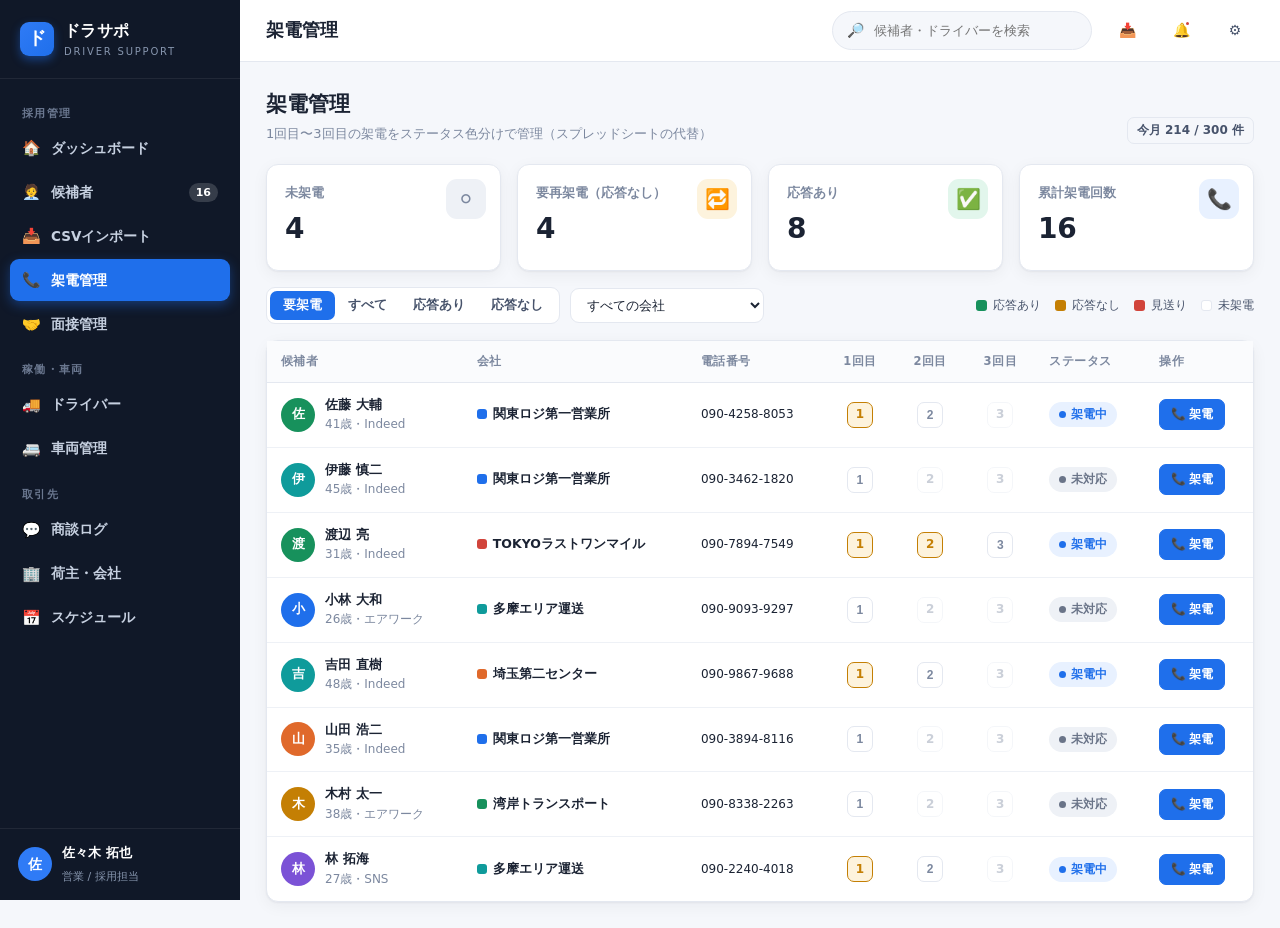
==== calls.html @ 495c52ab "物流ドライバー採用・管理アプリのHTMLモックを追加 貨物運送会社向けに、求人応募〜稼働〜車両管理を一元化するUIモック。 DB接続不要・localStorageで画面をまたいでデータ保持し、一通り操" ====
<!doctype html>
<html lang="ja">
<head>
<meta charset="utf-8">
<meta name="viewport" content="width=device-width, initial-scale=1">
<title>架電管理｜ドラサポ</title>
<link rel="stylesheet" href="assets/css/style.css">
</head>
<body>
<div class="layout">
  <aside id="sidebar"></aside>
  <div class="main">
    <header id="topbar"></header>
    <div class="content">
      <div class="page-head">
        <div>
          <h1>架電管理</h1>
          <p>1回目〜3回目の架電をステータス色分けで管理（スプレッドシートの代替）</p>
        </div>
        <div class="page-head__actions">
          <span class="chip">今月 214 / 300 件</span>
        </div>
      </div>

      <div class="grid grid--4 mb-16" id="callKpi"></div>

      <div class="filters">
        <div class="seg" id="tab">
          <button data-t="todo" class="is-active">要架電</button>
          <button data-t="all">すべて</button>
          <button data-t="ok">応答あり</button>
          <button data-t="none">応答なし</button>
        </div>
        <select class="input" id="fCompany"><option value="all">すべての会社</option></select>
        <div class="legend" style="margin-left:auto">
          <span><i style="background:var(--ok)"></i>応答あり</span>
          <span><i style="background:var(--warn)"></i>応答なし</span>
          <span><i style="background:var(--danger)"></i>見送り</span>
          <span><i style="background:#fff;border:1.5px solid var(--line)"></i>未架電</span>
        </div>
      </div>

      <div class="card">
        <div class="table-wrap">
          <table class="tbl">
            <thead><tr>
              <th>候補者</th><th>会社</th><th>電話番号</th>
              <th style="text-align:center">1回目</th><th style="text-align:center">2回目</th><th style="text-align:center">3回目</th>
              <th>ステータス</th><th>操作</th>
            </tr></thead>
            <tbody id="rows"></tbody>
          </table>
        </div>
      </div>
    </div>
  </div>
</div>

<script src="assets/js/data.js"></script>
<script src="assets/js/app.js"></script>
<script>
  Shell.init("calls", { title: "架電管理" });
  const db = DB.get();
  let tab = "todo", company = "all";

  const cSel = document.getElementById("fCompany");
  db.companies.forEach(co => cSel.insertAdjacentHTML("beforeend", `<option value="${co.id}">${co.name}</option>`));
  cSel.onchange = e => { company = e.target.value; render(); };
  document.querySelectorAll("#tab button").forEach(b => b.onclick = () => { tab = b.dataset.t; document.querySelectorAll("#tab button").forEach(x=>x.classList.toggle("is-active",x===b)); render(); });

  function lastResult(c){ return c.calls.length ? c.calls[c.calls.length-1].r : null; }

  function pill(c, n) {
    const call = c.calls.find(x => x.n === n);
    const canCall = c.calls.length === n-1 && !["contract","ng","interviewed","interview"].includes(c.status);
    if (call) {
      const cls = call.r==="ok"?"done-ok":call.r==="ng"?"done-ng":"done-none";
      const t = call.r==="ok"?"応答あり":call.r==="ng"?"見送り":"応答なし";
      return `<span class="callpill ${cls}" title="${t}">${n}</span>`;
    }
    if (canCall) return `<button class="callpill" style="cursor:pointer" title="架電を記録" onclick="rec('${c.id}',${n})">${n}</button>`;
    return `<span class="callpill" style="opacity:.4">${n}</span>`;
  }

  function render() {
    // KPI
    const untouched = db.candidates.filter(c => c.status==="new").length;
    const reCall = db.candidates.filter(c => c.status==="calling" && lastResult(c)==="none").length;
    const answered = db.candidates.filter(c => c.calls.some(x=>x.r==="ok")).length;
    const total = db.candidates.reduce((s,c)=>s+c.calls.length,0);
    const k = [
      { l:"未架電", v:untouched, i:"⚪", c:"gray" },
      { l:"要再架電（応答なし）", v:reCall, i:"🔁", c:"warn" },
      { l:"応答あり", v:answered, i:"✅", c:"ok" },
      { l:"累計架電回数", v:total, i:"📞", c:"info" },
    ];
    document.getElementById("callKpi").innerHTML = k.map(x=>`
      <div class="card kpi"><div class="kpi__icon" style="background:var(--${x.c==='gray'?'gray-soft':x.c+'-soft'});color:var(--${x.c==='gray'?'ink-3':x.c})">${x.i}</div>
      <div class="kpi__label">${x.l}</div><div class="kpi__value">${x.v}</div></div>`).join("");

    let list = db.candidates.filter(c => company==="all" || c.company===company);
    if (tab === "todo") list = list.filter(c => (c.status==="new") || (c.status==="calling" && lastResult(c)==="none"));
    else if (tab === "ok") list = list.filter(c => c.calls.some(x=>x.r==="ok"));
    else if (tab === "none") list = list.filter(c => lastResult(c)==="none");

    document.getElementById("rows").innerHTML = list.length ? list.map(c => {
      const co = DB.company(db, c.company);
      const canCall = c.calls.length < 3 && !["contract","ng","interviewed","interview"].includes(c.status);
      return `<tr>
        <td onclick="location.href='candidate-detail.html?id=${c.id}'"><div class="person">${UI.avatar(c.name)}
          <div><div class="cell-main">${c.name}</div><div class="cell-sub">${c.age}歳・${c.source}</div></div></div></td>
        <td><span class="ctag"><span class="swatch" style="background:${co.color}"></span>${co.name}</span></td>
        <td class="small">${c.tel}</td>
        <td style="text-align:center">${pill(c,1)}</td>
        <td style="text-align:center">${pill(c,2)}</td>
        <td style="text-align:center">${pill(c,3)}</td>
        <td>${UI.statusBadge(c.status)}</td>
        <td>${canCall ? `<button class="btn btn--sm btn--primary" onclick="rec('${c.id}',${c.calls.length+1})">📞 架電</button>` : `<a class="btn btn--sm" href="candidate-detail.html?id=${c.id}">詳細</a>`}</td>
      </tr>`;
    }).join("") : `<tr><td colspan="8"><div class="empty"><div class="ico">📞</div><p>対象の候補者がいません</p></div></td></tr>`;
  }

  window.rec = function(cid, n) {
    const c = db.candidates.find(x=>x.id===cid);
    Modal.open(`
      <div class="modal__head"><h3>${c.name}｜${n}回目の架電</h3><span class="close" data-close>×</span></div>
      <div class="modal__body">
        <div class="row mb-16"><span class="chip">📱 ${c.tel}</span><span class="chip">${c.source}</span></div>
        <label class="fld mb-16"><span>架電結果</span>
          <select class="input" id="r"><option value="ok">応答あり（次のステップへ）</option><option value="none">応答なし（再架電）</option><option value="ng">見送り</option></select></label>
        <label class="fld"><span>メモ</span><textarea class="input" id="m" rows="3" placeholder="通話内容・面接希望日など"></textarea></label>
      </div>
      <div class="modal__foot"><button class="btn" data-close>キャンセル</button><button class="btn btn--primary" onclick="saveRec('${cid}',${n})">記録する</button></div>
    `);
  };
  window.saveRec = function(cid, n) {
    const c = db.candidates.find(x=>x.id===cid);
    const r = document.getElementById("r").value;
    c.calls.push({ n, r, memo: document.getElementById("m").value, at:"2026-07-15 "+(9+n)+":15" });
    if (r === "ng") c.status = "ng"; else if (c.status === "new") c.status = "calling";
    DB.save(db); Modal.close(); render();
    Toast.show(r==="ok"?"応答ありで記録しました":r==="ng"?"見送りにしました":"応答なしで記録しました", r==="ok"?"ok":"warn");
  };

  render();
</script>
</body>
</html>
---- assets/css/style.css ----
/* ================================================================
   ドラサポ - 物流ドライバー採用・管理アプリ  UIモック
   共有スタイル
================================================================ */
:root {
  --brand:        #1f6feb;
  --brand-dark:   #1a5fca;
  --brand-soft:   #e8f1ff;
  --ink:          #1b2333;
  --ink-2:        #47536b;
  --ink-3:        #7c889f;
  --line:         #e4e8f0;
  --line-2:       #eef1f6;
  --bg:           #f5f7fb;
  --panel:        #ffffff;
  --sidebar:      #101828;
  --sidebar-2:    #1b2a44;

  --ok:           #17915c;
  --ok-soft:      #e2f6ec;
  --warn:         #c47f04;
  --warn-soft:    #fdf3dd;
  --danger:       #d1443b;
  --danger-soft:  #fce8e6;
  --info:         #1f6feb;
  --info-soft:    #e8f1ff;
  --purple:       #7b52d6;
  --purple-soft:  #efe8fb;
  --gray:         #6a7488;
  --gray-soft:    #eef1f6;

  --radius:       12px;
  --radius-sm:    8px;
  --shadow:       0 1px 2px rgba(16,24,40,.05), 0 4px 16px rgba(16,24,40,.05);
  --shadow-lg:    0 12px 40px rgba(16,24,40,.18);
}

* { box-sizing: border-box; }
html, body { margin: 0; padding: 0; }
body {
  font-family: "Hiragino Kaku Gothic ProN", "Yu Gothic", "Meiryo", system-ui, -apple-system, sans-serif;
  background: var(--bg);
  color: var(--ink);
  font-size: 14px;
  line-height: 1.6;
  -webkit-font-smoothing: antialiased;
}
a { color: inherit; text-decoration: none; }

/* ---------- Layout ---------- */
.layout { display: flex; min-height: 100vh; }

.sidebar {
  width: 240px;
  flex: 0 0 240px;
  background: var(--sidebar);
  color: #c6d0e0;
  position: sticky;
  top: 0;
  height: 100vh;
  overflow-y: auto;
  display: flex;
  flex-direction: column;
}
.sidebar__brand {
  display: flex; align-items: center; gap: 10px;
  padding: 18px 20px;
  border-bottom: 1px solid rgba(255,255,255,.07);
}
.sidebar__logo {
  width: 34px; height: 34px; border-radius: 9px;
  background: linear-gradient(135deg, #2f7bf6, #1f6feb);
  display: grid; place-items: center;
  font-weight: 800; color: #fff; font-size: 18px;
  box-shadow: 0 4px 10px rgba(31,111,235,.45);
}
.sidebar__title { color: #fff; font-weight: 800; font-size: 16px; letter-spacing: .02em; }
.sidebar__title small { display: block; color: #8695ad; font-weight: 500; font-size: 10px; letter-spacing: .18em; }

.nav { padding: 12px 10px; flex: 1; }
.nav__section { color: #6b7890; font-size: 10.5px; font-weight: 700; letter-spacing: .12em; padding: 14px 12px 6px; }
.nav__item {
  display: flex; align-items: center; gap: 11px;
  padding: 9px 12px; border-radius: 9px;
  color: #c6d0e0; font-weight: 600; font-size: 13.5px;
  margin-bottom: 2px; cursor: pointer; transition: .12s;
}
.nav__item:hover { background: rgba(255,255,255,.06); color: #fff; }
.nav__item.is-active { background: var(--brand); color: #fff; box-shadow: 0 4px 12px rgba(31,111,235,.4); }
.nav__item .ico { width: 18px; text-align: center; font-size: 15px; }
.nav__badge { margin-left: auto; background: rgba(255,255,255,.16); color: #fff; font-size: 11px; font-weight: 700; padding: 1px 7px; border-radius: 20px; }
.nav__item.is-active .nav__badge { background: rgba(255,255,255,.28); }

.sidebar__user {
  display: flex; align-items: center; gap: 10px;
  padding: 14px 18px; border-top: 1px solid rgba(255,255,255,.07);
}
.sidebar__user .avatar { width: 34px; height: 34px; border-radius: 50%; background: #2f7bf6; color: #fff; display: grid; place-items: center; font-weight: 700; }
.sidebar__user .meta b { color: #fff; font-size: 13px; display: block; }
.sidebar__user .meta span { color: #8695ad; font-size: 11px; }

/* ---------- Main ---------- */
.main { flex: 1; min-width: 0; display: flex; flex-direction: column; }
.topbar {
  background: var(--panel);
  border-bottom: 1px solid var(--line);
  padding: 0 26px;
  height: 62px;
  display: flex; align-items: center; gap: 16px;
  position: sticky; top: 0; z-index: 20;
}
.topbar__title { font-size: 18px; font-weight: 800; }
.topbar__title small { display: block; font-weight: 500; font-size: 11.5px; color: var(--ink-3); margin-top: -1px; }
.topbar__spacer { flex: 1; }
.topbar__search {
  display: flex; align-items: center; gap: 8px;
  background: var(--bg); border: 1px solid var(--line);
  border-radius: 20px; padding: 7px 14px; color: var(--ink-3); width: 260px;
}
.topbar__search input { border: 0; background: transparent; outline: none; width: 100%; font-size: 13px; color: var(--ink); }
.topbar__icon { width: 38px; height: 38px; border-radius: 10px; display: grid; place-items: center; color: var(--ink-2); cursor: pointer; position: relative; }
.topbar__icon:hover { background: var(--bg); }
.topbar__icon .dot { position: absolute; top: 8px; right: 9px; width: 7px; height: 7px; background: var(--danger); border-radius: 50%; border: 2px solid #fff; }

.content { padding: 26px; flex: 1; }
.page-head { display: flex; align-items: flex-end; gap: 16px; margin-bottom: 20px; flex-wrap: wrap; }
.page-head h1 { margin: 0; font-size: 21px; font-weight: 800; }
.page-head p { margin: 2px 0 0; color: var(--ink-3); font-size: 13px; }
.page-head__actions { margin-left: auto; display: flex; gap: 10px; flex-wrap: wrap; }
.breadcrumb { color: var(--ink-3); font-size: 12.5px; margin-bottom: 8px; }
.breadcrumb a:hover { color: var(--brand); }

/* ---------- Buttons ---------- */
.btn {
  display: inline-flex; align-items: center; gap: 7px;
  padding: 9px 16px; border-radius: 9px; border: 1px solid var(--line);
  background: #fff; color: var(--ink); font-weight: 700; font-size: 13px;
  cursor: pointer; transition: .12s; white-space: nowrap;
}
.btn:hover { border-color: #cbd3e0; background: #fbfcfe; }
.btn--primary { background: var(--brand); border-color: var(--brand); color: #fff; }
.btn--primary:hover { background: var(--brand-dark); border-color: var(--brand-dark); }
.btn--ghost { background: transparent; border-color: transparent; }
.btn--ghost:hover { background: var(--bg); }
.btn--danger { background: #fff; border-color: var(--danger); color: var(--danger); }
.btn--danger:hover { background: var(--danger-soft); }
.btn--sm { padding: 6px 11px; font-size: 12px; border-radius: 7px; }
.btn--block { width: 100%; justify-content: center; }

/* ---------- Cards / grid ---------- */
.grid { display: grid; gap: 16px; }
.grid--4 { grid-template-columns: repeat(4, 1fr); }
.grid--3 { grid-template-columns: repeat(3, 1fr); }
.grid--2 { grid-template-columns: repeat(2, 1fr); }
.card { background: var(--panel); border: 1px solid var(--line); border-radius: var(--radius); box-shadow: var(--shadow); }
.card__head { display: flex; align-items: center; gap: 10px; padding: 15px 18px; border-bottom: 1px solid var(--line-2); }
.card__head h3 { margin: 0; font-size: 14.5px; font-weight: 800; }
.card__head .btn { margin-left: auto; }
.card__body { padding: 18px; }

/* KPI */
.kpi { padding: 18px; display: flex; flex-direction: column; gap: 4px; position: relative; overflow: hidden; }
.kpi__icon { position: absolute; right: 14px; top: 14px; width: 40px; height: 40px; border-radius: 11px; display: grid; place-items: center; font-size: 20px; }
.kpi__label { color: var(--ink-3); font-size: 12.5px; font-weight: 600; }
.kpi__value { font-size: 28px; font-weight: 800; letter-spacing: -.01em; }
.kpi__value small { font-size: 14px; font-weight: 700; color: var(--ink-3); }
.kpi__delta { font-size: 12px; font-weight: 700; }
.kpi__delta.up { color: var(--ok); }
.kpi__delta.down { color: var(--danger); }

/* ---------- Table ---------- */
.table-wrap { overflow-x: auto; }
table.tbl { width: 100%; border-collapse: collapse; font-size: 13px; }
table.tbl th {
  text-align: left; color: var(--ink-3); font-weight: 700; font-size: 11.5px;
  letter-spacing: .04em; padding: 11px 14px; border-bottom: 1px solid var(--line);
  background: #fafbfd; white-space: nowrap; position: sticky; top: 0;
}
table.tbl td { padding: 12px 14px; border-bottom: 1px solid var(--line-2); vertical-align: middle; }
table.tbl tbody tr { transition: .1s; }
table.tbl tbody tr:hover { background: #f8faff; cursor: pointer; }
table.tbl tbody tr:last-child td { border-bottom: 0; }
.cell-main { font-weight: 700; }
.cell-sub { color: var(--ink-3); font-size: 12px; }

/* Avatars */
.uavatar { width: 34px; height: 34px; border-radius: 50%; display: inline-grid; place-items: center; color: #fff; font-weight: 700; font-size: 13px; flex: 0 0 auto; }
.person { display: flex; align-items: center; gap: 10px; }

/* ---------- Badges / status ---------- */
.badge { display: inline-flex; align-items: center; gap: 5px; padding: 3px 10px; border-radius: 20px; font-size: 11.5px; font-weight: 700; white-space: nowrap; }
.badge .dot { width: 7px; height: 7px; border-radius: 50%; background: currentColor; }
.badge--ok { background: var(--ok-soft); color: var(--ok); }
.badge--warn { background: var(--warn-soft); color: var(--warn); }
.badge--danger { background: var(--danger-soft); color: var(--danger); }
.badge--info { background: var(--info-soft); color: var(--info); }
.badge--purple { background: var(--purple-soft); color: var(--purple); }
.badge--gray { background: var(--gray-soft); color: var(--gray); }

/* Call stage pills */
.callpill { display: inline-flex; align-items: center; justify-content: center; width: 26px; height: 26px; border-radius: 7px; font-weight: 800; font-size: 12px; border: 1.5px solid var(--line); color: var(--ink-3); background: #fff; }
.callpill.done-ok { background: var(--ok-soft); border-color: var(--ok); color: var(--ok); }
.callpill.done-none { background: var(--warn-soft); border-color: var(--warn); color: var(--warn); }
.callpill.done-ng { background: var(--danger-soft); border-color: var(--danger); color: var(--danger); }
.callstages { display: inline-flex; gap: 5px; }

/* Chips / tags */
.chip { display: inline-flex; align-items: center; gap: 5px; background: var(--bg); border: 1px solid var(--line); border-radius: 7px; padding: 3px 9px; font-size: 12px; font-weight: 600; color: var(--ink-2); }
.chip--brand { background: var(--brand-soft); border-color: #cfe0ff; color: var(--brand-dark); }

/* Company tag with color */
.ctag { display: inline-flex; align-items: center; gap: 6px; font-weight: 700; font-size: 12.5px; }
.ctag .swatch { width: 10px; height: 10px; border-radius: 3px; }

/* ---------- Filters bar ---------- */
.filters { display: flex; gap: 10px; flex-wrap: wrap; align-items: center; margin-bottom: 16px; }
.filters .seg { display: inline-flex; background: #fff; border: 1px solid var(--line); border-radius: 9px; padding: 3px; }
.filters .seg button { border: 0; background: transparent; padding: 6px 13px; border-radius: 7px; font-weight: 700; font-size: 12.5px; color: var(--ink-2); cursor: pointer; }
.filters .seg button.is-active { background: var(--brand); color: #fff; }
select.input, input.input, textarea.input {
  border: 1px solid var(--line); border-radius: 9px; padding: 8px 12px; font-size: 13px; background: #fff; color: var(--ink); font-family: inherit; outline: none;
}
select.input:focus, input.input:focus, textarea.input:focus { border-color: var(--brand); box-shadow: 0 0 0 3px var(--brand-soft); }
label.fld { display: block; }
label.fld > span { display: block; font-size: 12.5px; font-weight: 700; color: var(--ink-2); margin-bottom: 5px; }
label.fld .input, label.fld select, label.fld textarea { width: 100%; }

/* ---------- Timeline ---------- */
.timeline { position: relative; padding-left: 26px; }
.timeline::before { content: ""; position: absolute; left: 8px; top: 4px; bottom: 4px; width: 2px; background: var(--line); }
.tl-item { position: relative; padding-bottom: 20px; }
.tl-item:last-child { padding-bottom: 0; }
.tl-dot { position: absolute; left: -26px; top: 2px; width: 18px; height: 18px; border-radius: 50%; background: #fff; border: 3px solid var(--brand); }
.tl-dot.ok { border-color: var(--ok); } .tl-dot.warn { border-color: var(--warn); } .tl-dot.danger { border-color: var(--danger); } .tl-dot.gray { border-color: var(--ink-3); }
.tl-item h4 { margin: 0 0 2px; font-size: 13.5px; }
.tl-item .tl-meta { color: var(--ink-3); font-size: 12px; }
.tl-item .tl-body { margin-top: 6px; background: var(--bg); border: 1px solid var(--line-2); border-radius: 9px; padding: 9px 12px; font-size: 13px; color: var(--ink-2); }

/* ---------- Steps / stepper ---------- */
.stepper { display: flex; gap: 0; flex-wrap: wrap; }
.step { display: flex; align-items: center; gap: 9px; padding: 0 18px 0 0; position: relative; }
.step .num { width: 26px; height: 26px; border-radius: 50%; display: grid; place-items: center; font-weight: 800; font-size: 12px; background: var(--gray-soft); color: var(--ink-3); flex: 0 0 auto; }
.step.done .num { background: var(--ok); color: #fff; }
.step.current .num { background: var(--brand); color: #fff; box-shadow: 0 0 0 4px var(--brand-soft); }
.step .lbl { font-weight: 700; font-size: 12.5px; color: var(--ink-3); }
.step.done .lbl, .step.current .lbl { color: var(--ink); }
.step::after { content: ""; width: 22px; height: 2px; background: var(--line); margin-left: 4px; }
.step:last-child::after { display: none; }

/* ---------- Modal ---------- */
.modal-backdrop { position: fixed; inset: 0; background: rgba(16,24,40,.5); display: none; align-items: flex-start; justify-content: center; z-index: 100; padding: 40px 20px; overflow-y: auto; }
.modal-backdrop.open { display: flex; }
.modal { background: #fff; border-radius: 14px; width: 100%; max-width: 560px; box-shadow: var(--shadow-lg); animation: pop .16s ease; }
.modal--wide { max-width: 860px; }
@keyframes pop { from { transform: translateY(10px) scale(.98); opacity: 0; } to { transform: none; opacity: 1; } }
.modal__head { display: flex; align-items: center; padding: 18px 22px; border-bottom: 1px solid var(--line-2); }
.modal__head h3 { margin: 0; font-size: 16px; font-weight: 800; }
.modal__head .close { margin-left: auto; cursor: pointer; color: var(--ink-3); font-size: 22px; line-height: 1; width: 30px; height: 30px; display: grid; place-items: center; border-radius: 8px; }
.modal__head .close:hover { background: var(--bg); }
.modal__body { padding: 22px; }
.modal__foot { display: flex; gap: 10px; justify-content: flex-end; padding: 16px 22px; border-top: 1px solid var(--line-2); }
.form-grid { display: grid; grid-template-columns: 1fr 1fr; gap: 14px; }
.form-grid .span-2 { grid-column: 1 / -1; }

/* ---------- Toast ---------- */
.toast-wrap { position: fixed; bottom: 22px; right: 22px; z-index: 200; display: flex; flex-direction: column; gap: 10px; }
.toast { background: var(--ink); color: #fff; padding: 12px 18px; border-radius: 10px; font-weight: 600; font-size: 13.5px; box-shadow: var(--shadow-lg); display: flex; align-items: center; gap: 10px; animation: slidein .2s ease; }
.toast.ok { background: #14663f; } .toast.warn { background: #9a6404; }
@keyframes slidein { from { transform: translateX(20px); opacity: 0; } to { transform: none; opacity: 1; } }

/* ---------- Misc ---------- */
.muted { color: var(--ink-3); }
.small { font-size: 12px; }
.row { display: flex; gap: 10px; align-items: center; }
.between { display: flex; align-items: center; justify-content: space-between; gap: 12px; }
.wrap { flex-wrap: wrap; }
.mt-0 { margin-top: 0; } .mt-8 { margin-top: 8px; } .mt-16 { margin-top: 16px; } .mt-24 { margin-top: 24px; }
.mb-0 { margin-bottom: 0; } .mb-8 { margin-bottom: 8px; } .mb-16 { margin-bottom: 16px; }
.divider { height: 1px; background: var(--line-2); margin: 16px 0; }
.dl { display: grid; grid-template-columns: 120px 1fr; gap: 10px 14px; font-size: 13.5px; }
.dl dt { color: var(--ink-3); font-weight: 600; }
.dl dd { margin: 0; font-weight: 600; }
.empty { text-align: center; padding: 40px; color: var(--ink-3); }
.empty .ico { font-size: 34px; opacity: .5; }
.progress { height: 8px; background: var(--gray-soft); border-radius: 20px; overflow: hidden; }
.progress > span { display: block; height: 100%; background: var(--brand); border-radius: 20px; }

.mini-cal { display: grid; grid-template-columns: repeat(7, 1fr); gap: 5px; }
.mini-cal .dow { text-align: center; font-size: 11px; font-weight: 700; color: var(--ink-3); padding: 4px 0; }
.mini-cal .day { aspect-ratio: 1; border-radius: 8px; border: 1px solid var(--line-2); padding: 5px; font-size: 12px; position: relative; }
.mini-cal .day.today { border-color: var(--brand); background: var(--brand-soft); font-weight: 800; }
.mini-cal .day.muted { color: #c3ccdb; background: #fafbfd; }
.mini-cal .day .ev { position: absolute; bottom: 4px; left: 5px; right: 5px; height: 4px; border-radius: 3px; background: var(--brand); }

.legend { display: flex; gap: 14px; flex-wrap: wrap; font-size: 12px; color: var(--ink-2); }
.legend span { display: inline-flex; align-items: center; gap: 6px; }
.legend i { width: 11px; height: 11px; border-radius: 3px; display: inline-block; }

@media (max-width: 1080px) {
  .grid--4 { grid-template-columns: repeat(2, 1fr); }
  .grid--3 { grid-template-columns: 1fr; }
}
@media (max-width: 860px) {
  .sidebar { position: fixed; left: -260px; z-index: 60; transition: .2s; }
  .sidebar.open { left: 0; }
  .grid--4, .grid--2 { grid-template-columns: 1fr; }
  .topbar__search { display: none; }
  .form-grid { grid-template-columns: 1fr; }
}
.hamburger { display: none; }
@media (max-width: 860px) { .hamburger { display: grid; } }
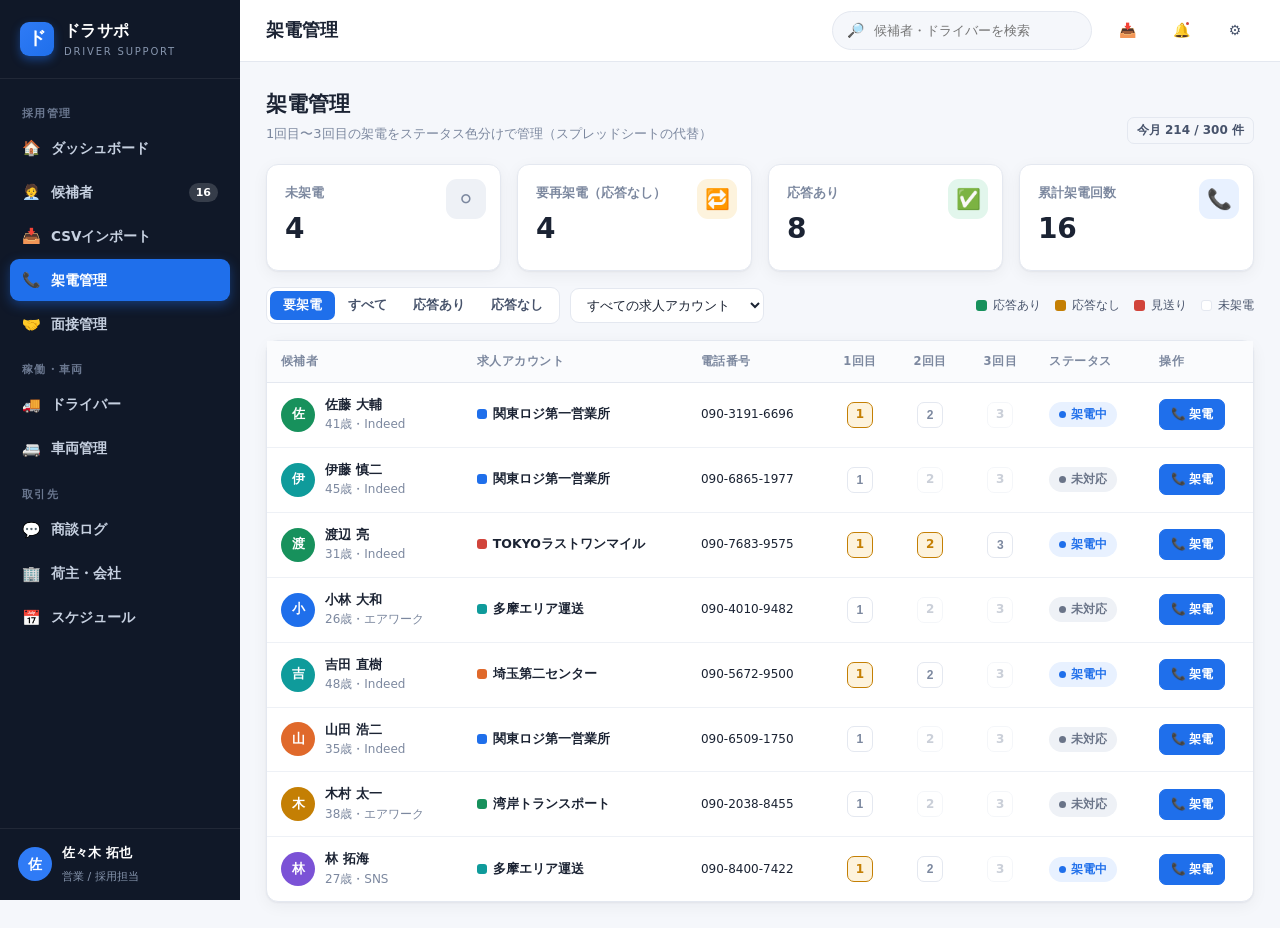
==== commit 7ab4a1aa: "CSV取込・候補者管理を「求人アカウント」単位に変更 クライアントの「会社＝求人アカウント」の意図に合わせ、CSVで取り込んだ 候補者がどの求人アカウント経由かを持ち、それで絞り込めるように修正。  " ====
--- a/calls.html
+++ b/calls.html
@@ -31,7 +31,7 @@
           <button data-t="ok">応答あり</button>
           <button data-t="none">応答なし</button>
         </div>
-        <select class="input" id="fCompany"><option value="all">すべての会社</option></select>
+        <select class="input" id="fCompany"><option value="all">すべての求人アカウント</option></select>
         <div class="legend" style="margin-left:auto">
           <span><i style="background:var(--ok)"></i>応答あり</span>
           <span><i style="background:var(--warn)"></i>応答なし</span>
@@ -44,7 +44,7 @@
         <div class="table-wrap">
           <table class="tbl">
             <thead><tr>
-              <th>候補者</th><th>会社</th><th>電話番号</th>
+              <th>候補者</th><th>求人アカウント</th><th>電話番号</th>
               <th style="text-align:center">1回目</th><th style="text-align:center">2回目</th><th style="text-align:center">3回目</th>
               <th>ステータス</th><th>操作</th>
             </tr></thead>
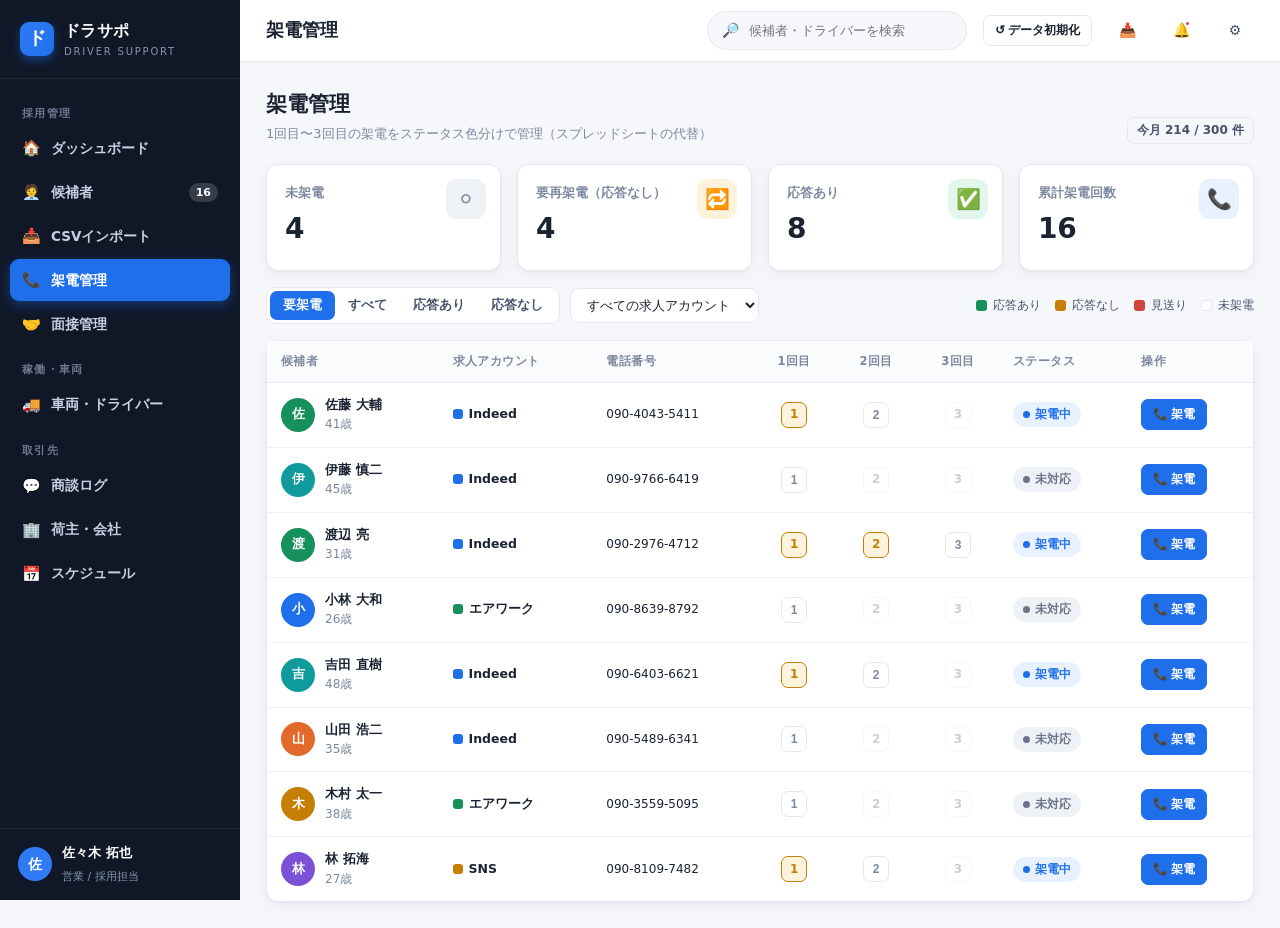
==== commit 22013436: "求人アカウントの媒体統一・車両ログ永続化・メニュー統合ほか - 求人アカウントを媒体（Indeed/エアワーク/SNS）に統一し、会社とは独立に。   候補者は媒体で直接タグ付け・絞り込み。会社は契約" ====
--- a/calls.html
+++ b/calls.html
@@ -61,11 +61,11 @@
 <script>
   Shell.init("calls", { title: "架電管理" });
   const db = DB.get();
-  let tab = "todo", company = "all";
+  let tab = "todo", account = "all";
 
   const cSel = document.getElementById("fCompany");
-  db.companies.forEach(co => cSel.insertAdjacentHTML("beforeend", `<option value="${co.id}">${co.name}</option>`));
-  cSel.onchange = e => { company = e.target.value; render(); };
+  DB.accounts.forEach(a => cSel.insertAdjacentHTML("beforeend", `<option value="${a}">${a}</option>`));
+  cSel.onchange = e => { account = e.target.value; render(); };
   document.querySelectorAll("#tab button").forEach(b => b.onclick = () => { tab = b.dataset.t; document.querySelectorAll("#tab button").forEach(x=>x.classList.toggle("is-active",x===b)); render(); });
 
   function lastResult(c){ return c.calls.length ? c.calls[c.calls.length-1].r : null; }
@@ -98,18 +98,17 @@
       <div class="card kpi"><div class="kpi__icon" style="background:var(--${x.c==='gray'?'gray-soft':x.c+'-soft'});color:var(--${x.c==='gray'?'ink-3':x.c})">${x.i}</div>
       <div class="kpi__label">${x.l}</div><div class="kpi__value">${x.v}</div></div>`).join("");
 
-    let list = db.candidates.filter(c => company==="all" || c.company===company);
+    let list = db.candidates.filter(c => account==="all" || c.source===account);
     if (tab === "todo") list = list.filter(c => (c.status==="new") || (c.status==="calling" && lastResult(c)==="none"));
     else if (tab === "ok") list = list.filter(c => c.calls.some(x=>x.r==="ok"));
     else if (tab === "none") list = list.filter(c => lastResult(c)==="none");
 
     document.getElementById("rows").innerHTML = list.length ? list.map(c => {
-      const co = DB.company(db, c.company);
       const canCall = c.calls.length < 3 && !["contract","ng","interviewed","interview"].includes(c.status);
       return `<tr>
         <td onclick="location.href='candidate-detail.html?id=${c.id}'"><div class="person">${UI.avatar(c.name)}
-          <div><div class="cell-main">${c.name}</div><div class="cell-sub">${c.age}歳・${c.source}</div></div></div></td>
-        <td><span class="ctag"><span class="swatch" style="background:${co.color}"></span>${co.name}</span></td>
+          <div><div class="cell-main">${c.name}</div><div class="cell-sub">${c.age}歳</div></div></div></td>
+        <td>${UI.accountTag(c.source)}</td>
         <td class="small">${c.tel}</td>
         <td style="text-align:center">${pill(c,1)}</td>
         <td style="text-align:center">${pill(c,2)}</td>
--- a/assets/css/style.css
+++ b/assets/css/style.css
@@ -215,8 +215,14 @@
 /* ---------- Filters bar ---------- */
 .filters { display: flex; gap: 10px; flex-wrap: wrap; align-items: center; margin-bottom: 16px; }
 .filters .seg { display: inline-flex; background: #fff; border: 1px solid var(--line); border-radius: 9px; padding: 3px; }
-.filters .seg button { border: 0; background: transparent; padding: 6px 13px; border-radius: 7px; font-weight: 700; font-size: 12.5px; color: var(--ink-2); cursor: pointer; }
-.filters .seg button.is-active { background: var(--brand); color: #fff; }
+.filters .seg button, .filters .seg a { display: inline-flex; align-items: center; gap: 6px; border: 0; background: transparent; padding: 6px 13px; border-radius: 7px; font-weight: 700; font-size: 12.5px; color: var(--ink-2); cursor: pointer; }
+.filters .seg button.is-active, .filters .seg a.is-active { background: var(--brand); color: #fff; }
+
+/* Fleet section tab bar */
+.fleet-tabs { display: inline-flex; background: #fff; border: 1px solid var(--line); border-radius: 10px; padding: 4px; box-shadow: var(--shadow); }
+.fleet-tabs a { display: inline-flex; align-items: center; gap: 7px; padding: 8px 18px; border-radius: 7px; font-weight: 700; font-size: 13.5px; color: var(--ink-2); }
+.fleet-tabs a.is-active { background: var(--brand); color: #fff; box-shadow: 0 3px 10px rgba(31,111,235,.35); }
+.fleet-tabs a:not(.is-active):hover { background: var(--bg); }
 select.input, input.input, textarea.input {
   border: 1px solid var(--line); border-radius: 9px; padding: 8px 12px; font-size: 13px; background: #fff; color: var(--ink); font-family: inherit; outline: none;
 }
@@ -309,3 +315,31 @@
 }
 .hamburger { display: none; }
 @media (max-width: 860px) { .hamburger { display: grid; } }
+
+/* ---------- Combobox (searchable select) ---------- */
+.combo { position: relative; display: inline-block; min-width: 220px; }
+.combo__field {
+  width: 100%; display: flex; align-items: center; gap: 8px;
+  border: 1px solid var(--line); border-radius: 9px; padding: 8px 12px;
+  background: #fff; font-size: 13px; font-family: inherit; color: var(--ink); cursor: pointer; text-align: left;
+}
+.combo__field:hover { border-color: #cbd3e0; }
+.combo__val { flex: 1; display: flex; align-items: center; gap: 7px; overflow: hidden; white-space: nowrap; text-overflow: ellipsis; font-weight: 600; }
+.combo__val .swatch { width: 10px; height: 10px; border-radius: 3px; flex: 0 0 auto; }
+.combo__caret { color: var(--ink-3); font-size: 11px; }
+.combo__pop {
+  position: absolute; z-index: 50; top: calc(100% + 5px); left: 0; right: 0; min-width: 240px;
+  background: #fff; border: 1px solid var(--line); border-radius: 11px; box-shadow: var(--shadow-lg); overflow: hidden;
+}
+.combo__search { display: flex; align-items: center; gap: 7px; padding: 9px 12px; border-bottom: 1px solid var(--line-2); color: var(--ink-3); }
+.combo__search input { border: 0; outline: none; width: 100%; font-size: 13px; font-family: inherit; color: var(--ink); background: transparent; }
+.combo__list { max-height: 240px; overflow-y: auto; padding: 5px; }
+.combo__opt { display: flex; align-items: center; gap: 8px; padding: 8px 10px; border-radius: 7px; cursor: pointer; font-size: 13px; font-weight: 600; }
+.combo__opt:hover { background: var(--bg); }
+.combo__opt.is-sel { background: var(--brand-soft); color: var(--brand-dark); }
+.combo__opt .swatch { width: 10px; height: 10px; border-radius: 3px; flex: 0 0 auto; }
+.combo__opt span:nth-child(2) { flex: 1; }
+.combo__chk { color: var(--brand); font-weight: 800; }
+.combo__empty { padding: 16px; text-align: center; color: var(--ink-3); font-size: 12.5px; }
+.combo__add { width: 100%; border: 0; border-top: 1px solid var(--line-2); background: #fff; padding: 11px; font-size: 13px; font-weight: 700; color: var(--brand); cursor: pointer; font-family: inherit; }
+.combo__add:hover { background: var(--brand-soft); }
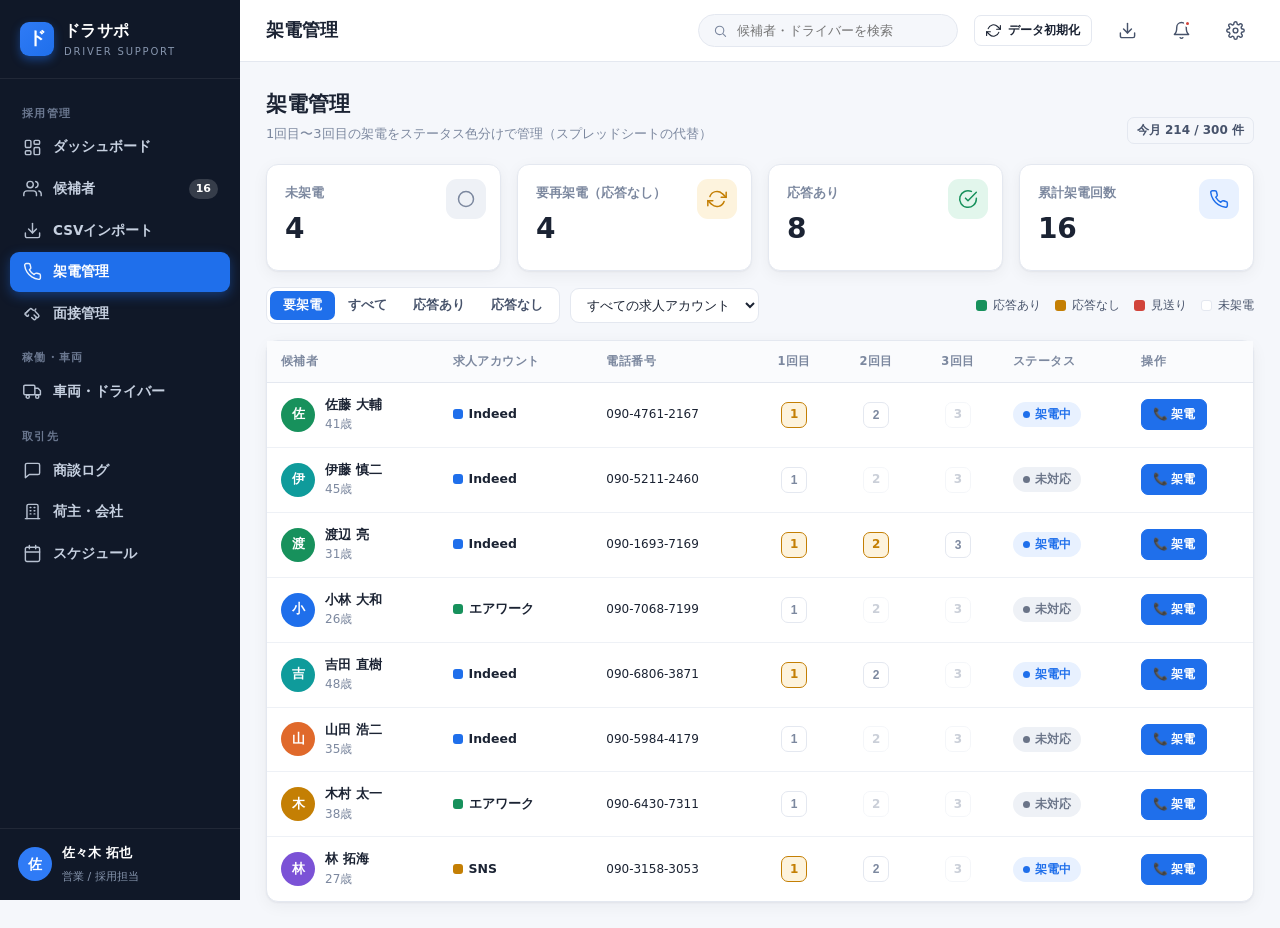
==== commit 2f766954: "車両中心の割当モデルへ変更・アイコンをライン系SVGに刷新 - ドライバーは候補者から採用された人として扱い、独立した「ドライバー追加」を廃止 - 車両詳細から採用者を検索して割当・変更・解除できるよ" ====
--- a/calls.html
+++ b/calls.html
@@ -89,13 +89,13 @@
     const answered = db.candidates.filter(c => c.calls.some(x=>x.r==="ok")).length;
     const total = db.candidates.reduce((s,c)=>s+c.calls.length,0);
     const k = [
-      { l:"未架電", v:untouched, i:"⚪", c:"gray" },
-      { l:"要再架電（応答なし）", v:reCall, i:"🔁", c:"warn" },
-      { l:"応答あり", v:answered, i:"✅", c:"ok" },
-      { l:"累計架電回数", v:total, i:"📞", c:"info" },
+      { l:"未架電", v:untouched, i:"circle", c:"gray" },
+      { l:"要再架電（応答なし）", v:reCall, i:"refresh", c:"warn" },
+      { l:"応答あり", v:answered, i:"check", c:"ok" },
+      { l:"累計架電回数", v:total, i:"phone", c:"info" },
     ];
     document.getElementById("callKpi").innerHTML = k.map(x=>`
-      <div class="card kpi"><div class="kpi__icon" style="background:var(--${x.c==='gray'?'gray-soft':x.c+'-soft'});color:var(--${x.c==='gray'?'ink-3':x.c})">${x.i}</div>
+      <div class="card kpi"><div class="kpi__icon" style="background:var(--${x.c==='gray'?'gray-soft':x.c+'-soft'});color:var(--${x.c==='gray'?'ink-3':x.c})">${UI.icon(x.i,20)}</div>
       <div class="kpi__label">${x.l}</div><div class="kpi__value">${x.v}</div></div>`).join("");
 
     let list = db.candidates.filter(c => account==="all" || c.source===account);
--- a/assets/css/style.css
+++ b/assets/css/style.css
@@ -87,7 +87,7 @@
 }
 .nav__item:hover { background: rgba(255,255,255,.06); color: #fff; }
 .nav__item.is-active { background: var(--brand); color: #fff; box-shadow: 0 4px 12px rgba(31,111,235,.4); }
-.nav__item .ico { width: 18px; text-align: center; font-size: 15px; }
+.nav__item .ico { width: 20px; display: grid; place-items: center; opacity: .92; }
 .nav__badge { margin-left: auto; background: rgba(255,255,255,.16); color: #fff; font-size: 11px; font-weight: 700; padding: 1px 7px; border-radius: 20px; }
 .nav__item.is-active .nav__badge { background: rgba(255,255,255,.28); }
 
